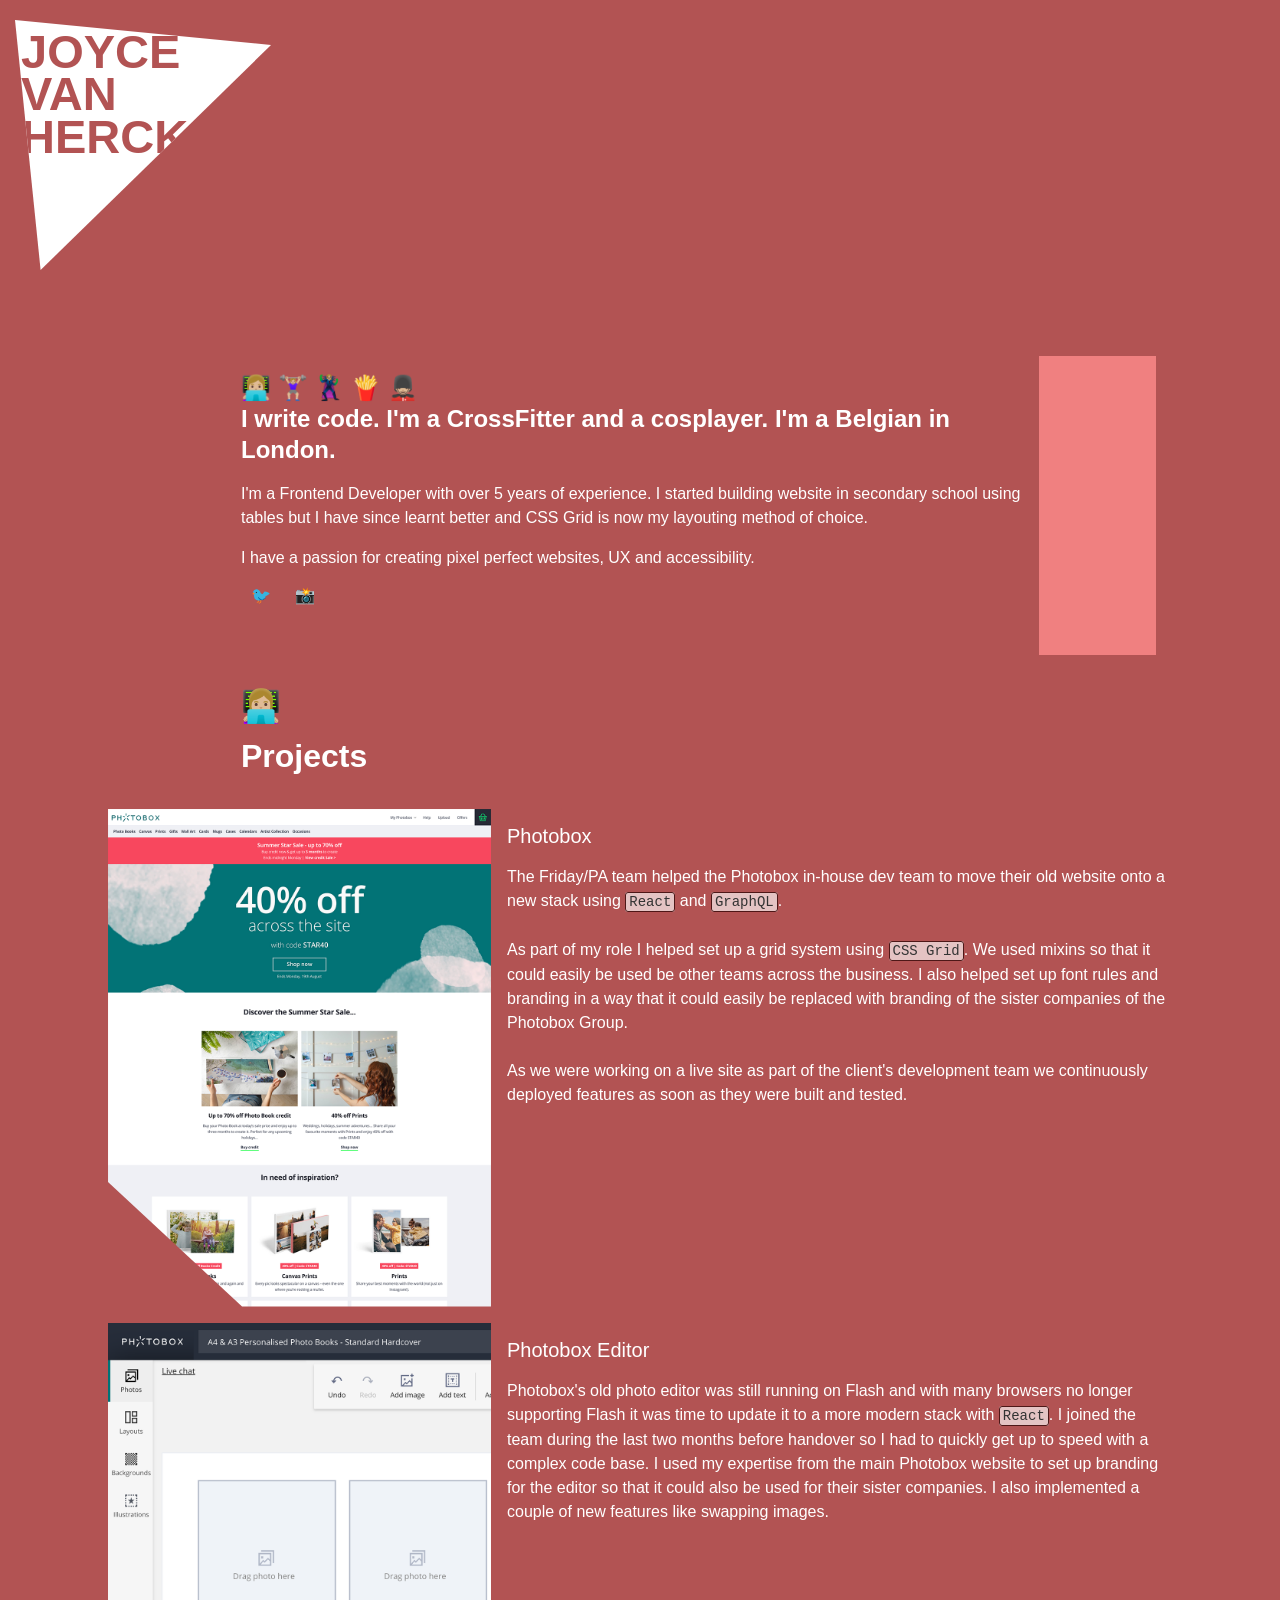
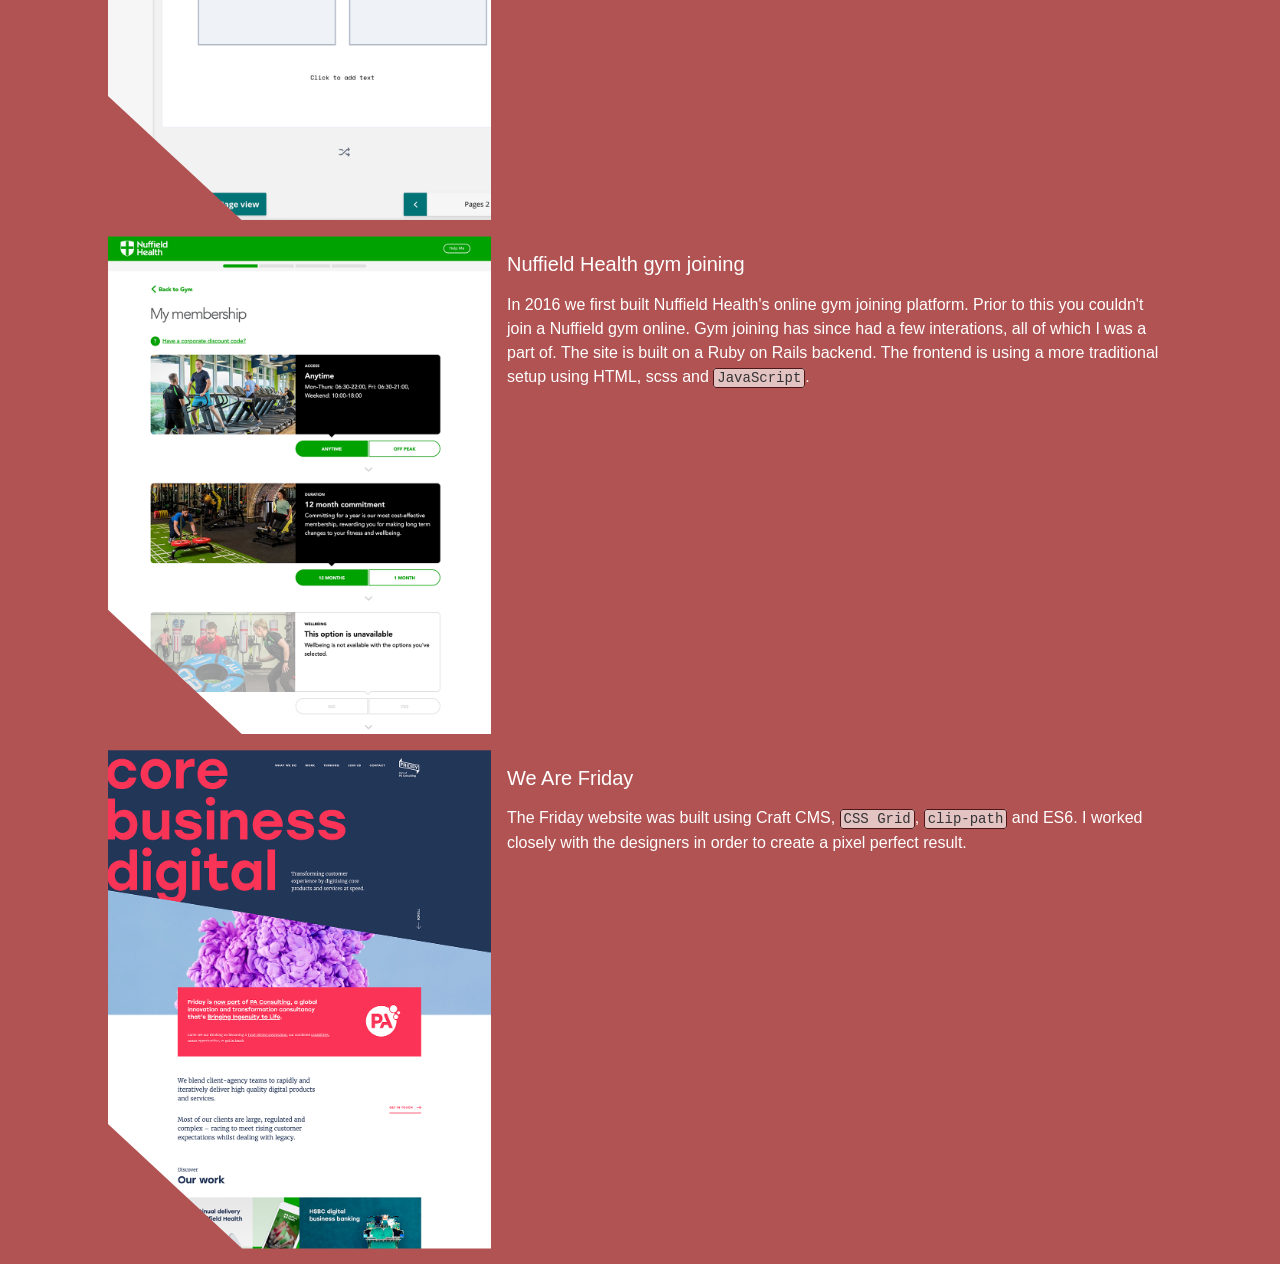
==== index.html @ d8b25e33 "second" ====
<!DOCTYPE html>
<html lang="en">
  <head>
    <meta charset="UTF-8" />
    <meta name="viewport" content="width=device-width, initial-scale=1.0" />
    <title>Joyce Van Herck | Frontend Developer</title>
    <link rel="icon" href="favicon.ico" />
    <link rel="stylesheet" href="css/stylesheet.css" />
  </head>
  <body>
    <div class="logo-wrapper">
      <div class="logo-text">
        JOYCE<br />
        VAN<br />
        HERCK
      </div>
    </div>
    <main>
      <div class="container">
        <div class="intro">
          <h1>
            👩🏼‍💻 🏋🏼‍♀️ 🦹🏼‍♀️ 🍟 💂🏼‍♂️<br />
            I write code. I'm a CrossFitter and a cosplayer. I'm a Belgian in
            London.
          </h1>
          <p>
            I'm a Frontend Developer with over 5 years of experience. I started
            building website in secondary school using tables but I have since
            learnt better and CSS Grid is now my layouting method of choice.
          </p>
          <p>
            I have a passion for creating pixel perfect websites, UX and
            accessibility.
          </p>
          <a class="btn" href="#top">🐦</a>
          <a class="btn" href="#top">📸</a>
        </div>
        <div class="buffer"></div>
        <div class="projects-head">
          <h1>👩🏼‍💻</h1>
          <h1>Projects</h1>
        </div>
        <img class="pic" src="img/1.png" />
        <div class="project">
          <h2>Photobox</h2>
          <p>
            The Friday/PA team helped the Photobox in-house dev team to move
            their old website onto a new stack using <span>React</span> and
            <span>GraphQL</span>.<br /><br />

            As part of my role I helped set up a grid system using
            <span>CSS Grid</span>. We used mixins so that it could easily be
            used be other teams across the business. I also helped set up font
            rules and branding in a way that it could easily be replaced with
            branding of the sister companies of the Photobox Group.<br /><br />

            As we were working on a live site as part of the client's
            development team we continuously deployed features as soon as they
            were built and tested.
          </p>
        </div>
        <img class="pic" src="img/2.png" />
        <div class="project">
          <h2>Photobox Editor</h2>
          <p>
            Photobox's old photo editor was still running on Flash and with many
            browsers no longer supporting Flash it was time to update it to a
            more modern stack with <span>React</span>. I joined the team during
            the last two months before handover so I had to quickly get up to
            speed with a complex code base. I used my expertise from the main
            Photobox website to set up branding for the editor so that it could
            also be used for their sister companies. I also implemented a couple
            of new features like swapping images.
          </p>
        </div>
        <img class="pic" src="img/3.png" />
        <div class="project">
          <h2>Nuffield Health gym joining</h2>
          <p>
            In 2016 we first built Nuffield Health's online gym joining
            platform. Prior to this you couldn't join a Nuffield gym online. Gym
            joining has since had a few interations, all of which I was a part
            of. The site is built on a Ruby on Rails backend. The frontend is
            using a more traditional setup using HTML, scss and
            <span>JavaScript</span>.
          </p>
        </div>
        <img class="pic" src="img/4.png" />
        <div class="project">
          <h2>We Are Friday</h2>
          <p>
            The Friday website was built using Craft CMS, <span>CSS Grid</span>, <span>clip-path</span>
            and ES6. I worked closely with the designers in order to create a
            pixel perfect result.
          </p>
        </div>
      </div>
    </main>
  </body>
</html>
---- css/stylesheet.css ----
body {
  background: #b25353;
  margin: 20px 0 15px;
  font-family: Helvetica, Arial, sans-serif;
}

.btn {
  text-decoration: none;
  padding: 0 10px;
  display: inline-block;
}

.logo-wrapper {
  width: 250px;
  height: 250px;
  clip-path: polygon(0 0, 10% 100%, 100% 10%);
  background: #fff;
  padding-left: 6px;
  margin: 0 auto 86px 15px;
}

.logo-wrapper:hover {
  clip-path: polygon(0 0, 100% 0, 20% 100%, 0 0);
}

.logo-wrapper .logo-text {
  -webkit-font-smoothing: antialiased;
  padding-top: 11px;
  font-size: 47px;
  font-weight: 600;
  color: #b25353;
  line-height: 0.9;
}

main {
  color: #fff;
  display: grid;
  grid-template-columns: repeat(12, 1fr);
  grid-gap: 16px;
}

main span {
  font-size: 14px;
  font-family: source-code-pro, Menlo, Monaco, Consolas, Courier New, monospace;
  padding: 1px 3px;
  color: #333;
  background: #e4c3c3;
  border: 1px solid #4e1717;
  border-radius: 3px;
}

main .container {
  grid-column: 2 / 12;
  display: grid;
  grid-template-columns: repeat(8, 1fr);
  grid-gap: 16px;
}

main .container .project {
  grid-column: 4 / end;
}

main .container .project h2 {
  font-size: 20px;
  font-weight: normal;
}

main .container .project p {
  line-height: 1.5em;
}

main .container p {
  font-weight: lighter;
}

main .container .pic {
  grid-column: 1 / span 3;
  width: 100%;
  clip-path: polygon(100% 0, 100% 100%, 35% 100%, 0 75%, 0 0);
}

main .container .intro {
  grid-column: 2 / 8;
  margin-bottom: 50px;
}

main .container .intro h1 {
  font-size: 24px;
  line-height: 1.3em;
}

main .container .intro p {
  line-height: 1.5em;
}

main .container .buffer {
  background: lightcoral;
}

main .container .projects-head {
  grid-column: 2 / 8;
}

main .container .projects-head h1 {
  line-height: 0.9;
}
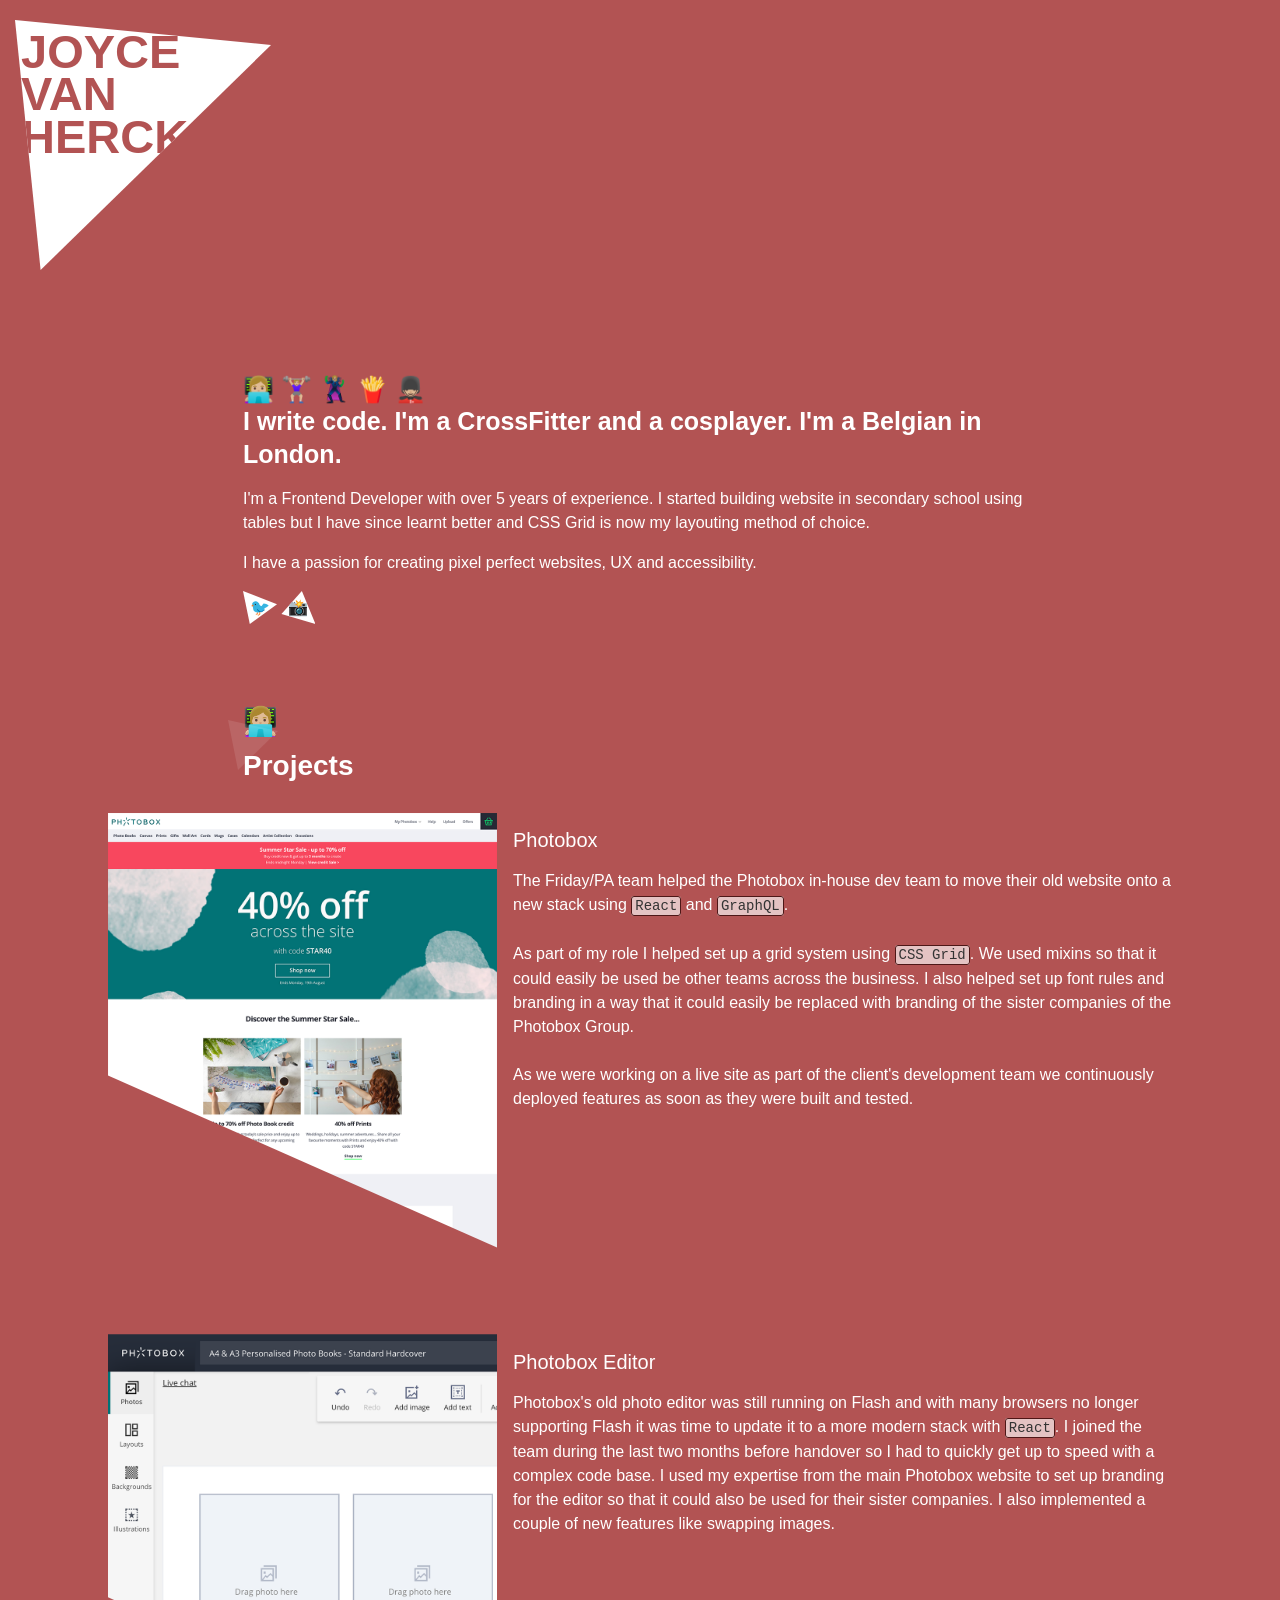
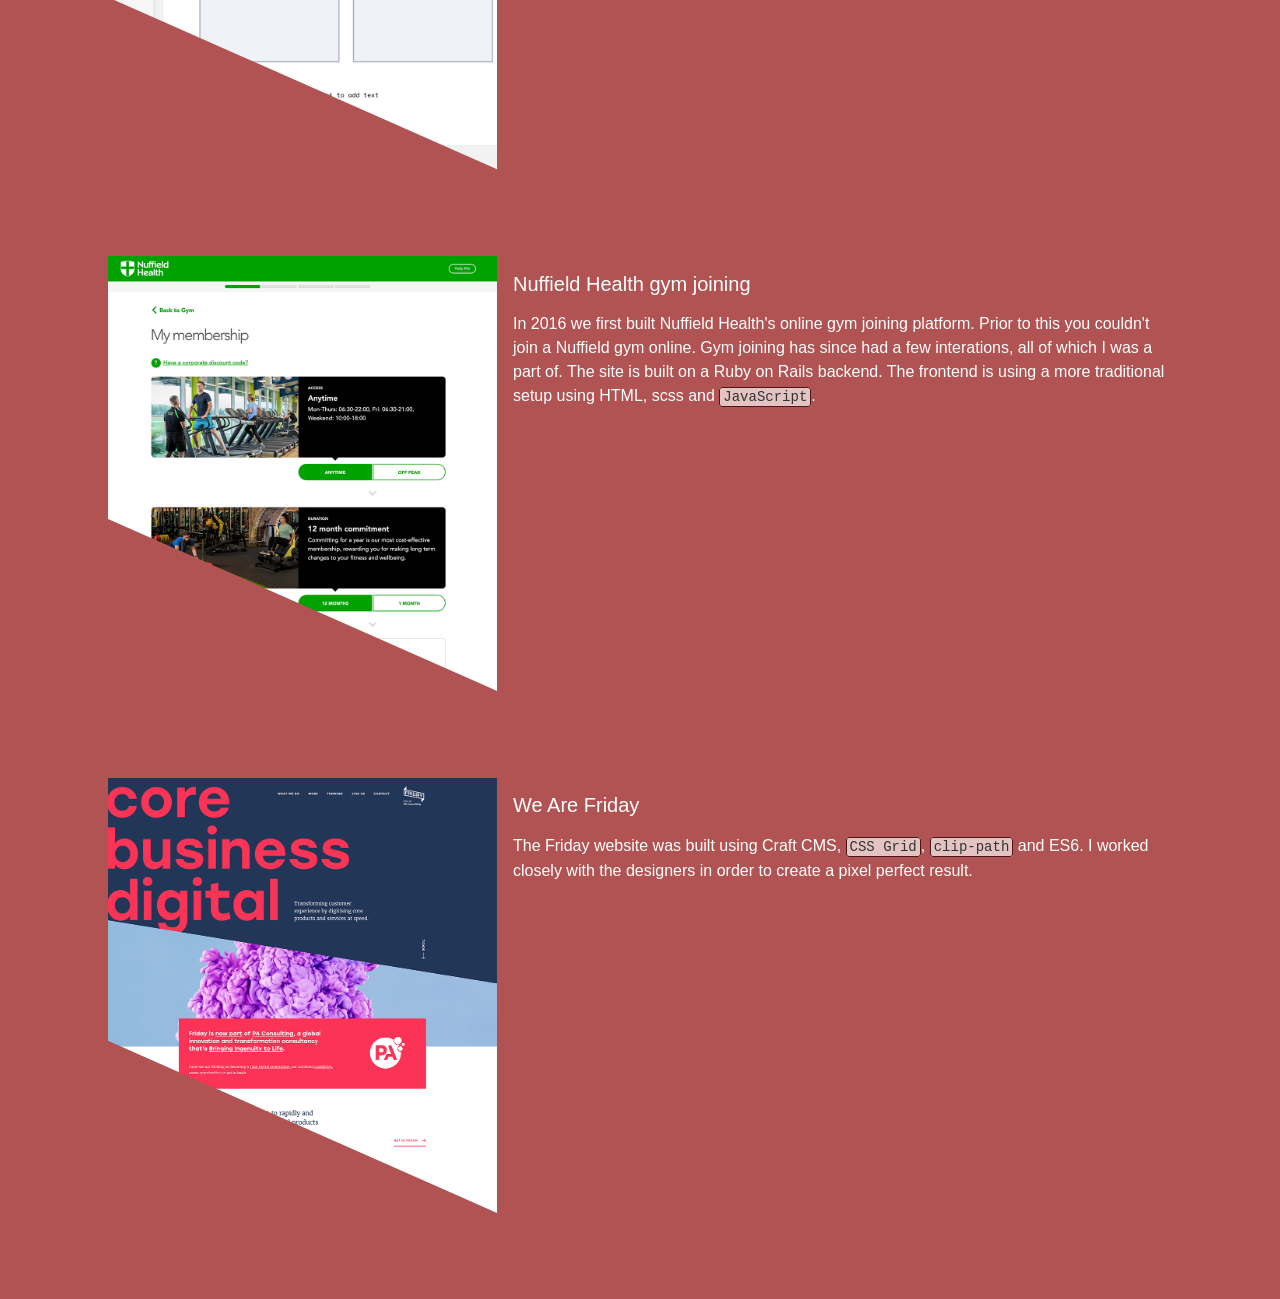
==== commit 7455bb8b: "modify" ====
--- a/index.html
+++ b/index.html
@@ -3,10 +3,11 @@
   <head>
     <meta charset="UTF-8" />
     <meta name="viewport" content="width=device-width, initial-scale=1.0" />
-    <title>Joyce Van Herck | Frontend Developer</title>
+    <title>Clone</title>
     <link rel="icon" href="favicon.ico" />
     <link rel="stylesheet" href="css/stylesheet.css" />
   </head>
+
   <body>
     <div class="logo-wrapper">
       <div class="logo-text">
@@ -32,13 +33,14 @@
             I have a passion for creating pixel perfect websites, UX and
             accessibility.
           </p>
-          <a class="btn" href="#top">🐦</a>
-          <a class="btn" href="#top">📸</a>
+          <a class="btn twitter" href="#top">🐦</a>
+          <a class="btn instagram" href="#top">📸</a>
         </div>
         <div class="buffer"></div>
         <div class="projects-head">
           <h1>👩🏼‍💻</h1>
           <h1>Projects</h1>
+          <div class="light-triangle"></div>
         </div>
         <img class="pic" src="img/1.png" />
         <div class="project">
@@ -89,7 +91,8 @@
         <div class="project">
           <h2>We Are Friday</h2>
           <p>
-            The Friday website was built using Craft CMS, <span>CSS Grid</span>, <span>clip-path</span>
+            The Friday website was built using Craft CMS, <span>CSS Grid</span>,
+            <span>clip-path</span>
             and ES6. I worked closely with the designers in order to create a
             pixel perfect result.
           </p>
--- a/css/stylesheet.css
+++ b/css/stylesheet.css
@@ -6,8 +6,10 @@
 
 .btn {
   text-decoration: none;
-  padding: 0 10px;
+  padding: 0 15px;
   display: inline-block;
+  background: #fff;
+  padding: 7px;
 }
 
 .logo-wrapper {
@@ -17,6 +19,7 @@
   background: #fff;
   padding-left: 6px;
   margin: 0 auto 86px 15px;
+  display: inline-block;
 }
 
 .logo-wrapper:hover {
@@ -56,8 +59,36 @@
   grid-gap: 16px;
 }
 
+main .container .projects-head {
+  position: relative;
+}
+
+main .container .projects-head .light-triangle {
+  width: 50px;
+  height: 50px;
+  background: #fff;
+  opacity: 0.1;
+  clip-path: polygon(0 0, 20% 100%, 100% 22%);
+  position: absolute;
+  top: 30px;
+  left: -15px;
+}
+
+main .container .projects-head h1 {
+  font-size: 28px;
+}
+
 main .container .project {
-  grid-column: 4 / end;
+  grid-column: 4 / 9;
+}
+
+@media (max-width: 600px) {
+  main .container .project {
+    grid-column: 1 / 8;
+    position: relative;
+    top: -90px;
+    height: calc(100% - 100px);
+  }
 }
 
 main .container .project h2 {
@@ -76,7 +107,13 @@
 main .container .pic {
   grid-column: 1 / span 3;
   width: 100%;
-  clip-path: polygon(100% 0, 100% 100%, 35% 100%, 0 75%, 0 0);
+  clip-path: polygon(0 0, 100% 0, 100% 86%, 0 52%);
+}
+
+@media (max-width: 600px) {
+  main .container .pic {
+    grid-column: 3 / 9;
+  }
 }
 
 main .container .intro {
@@ -85,7 +122,7 @@
 }
 
 main .container .intro h1 {
-  font-size: 24px;
+  font-size: 25px;
   line-height: 1.3em;
 }
 
@@ -93,8 +130,12 @@
   line-height: 1.5em;
 }
 
-main .container .buffer {
-  background: lightcoral;
+main .container .intro .twitter {
+  clip-path: polygon(0 0, 20% 100%, 100% 40%);
+}
+
+main .container .intro .instagram {
+  clip-path: polygon(60% 0%, 0 70%, 100% 100%);
 }
 
 main .container .projects-head {
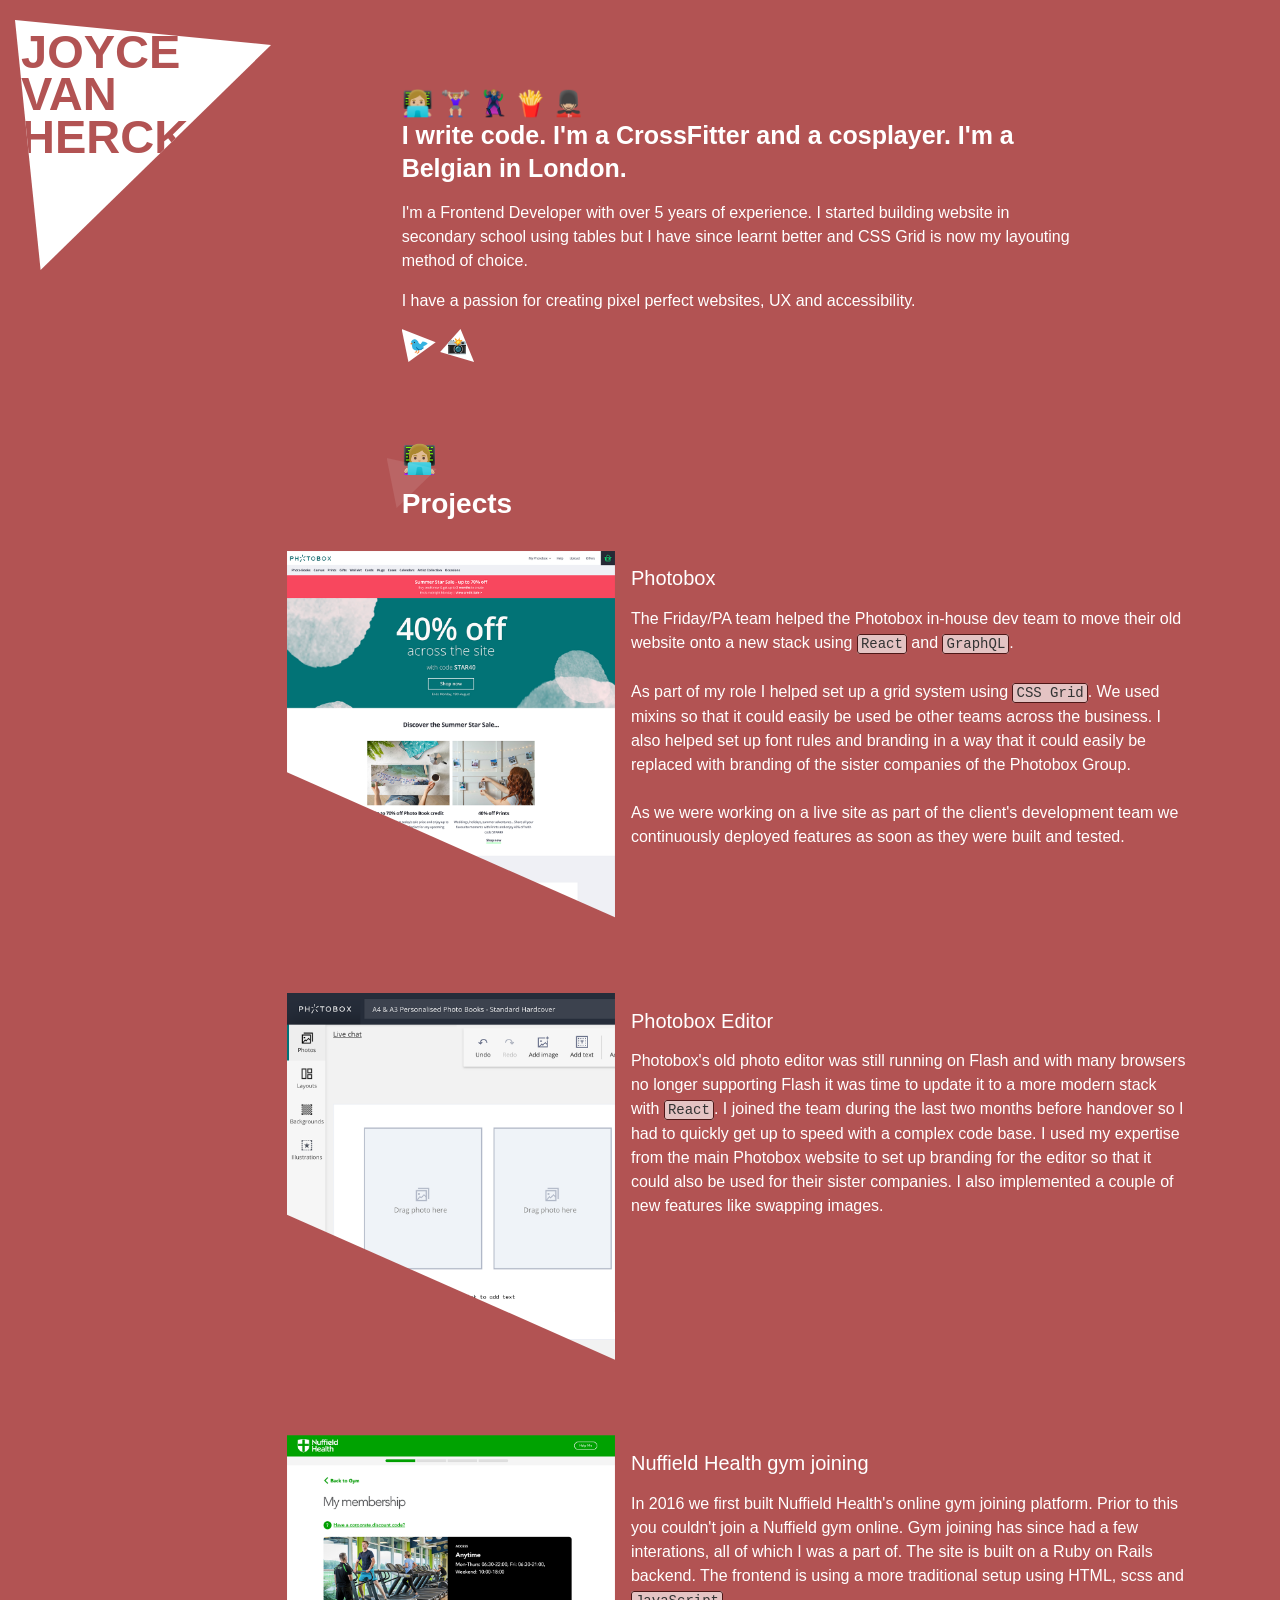
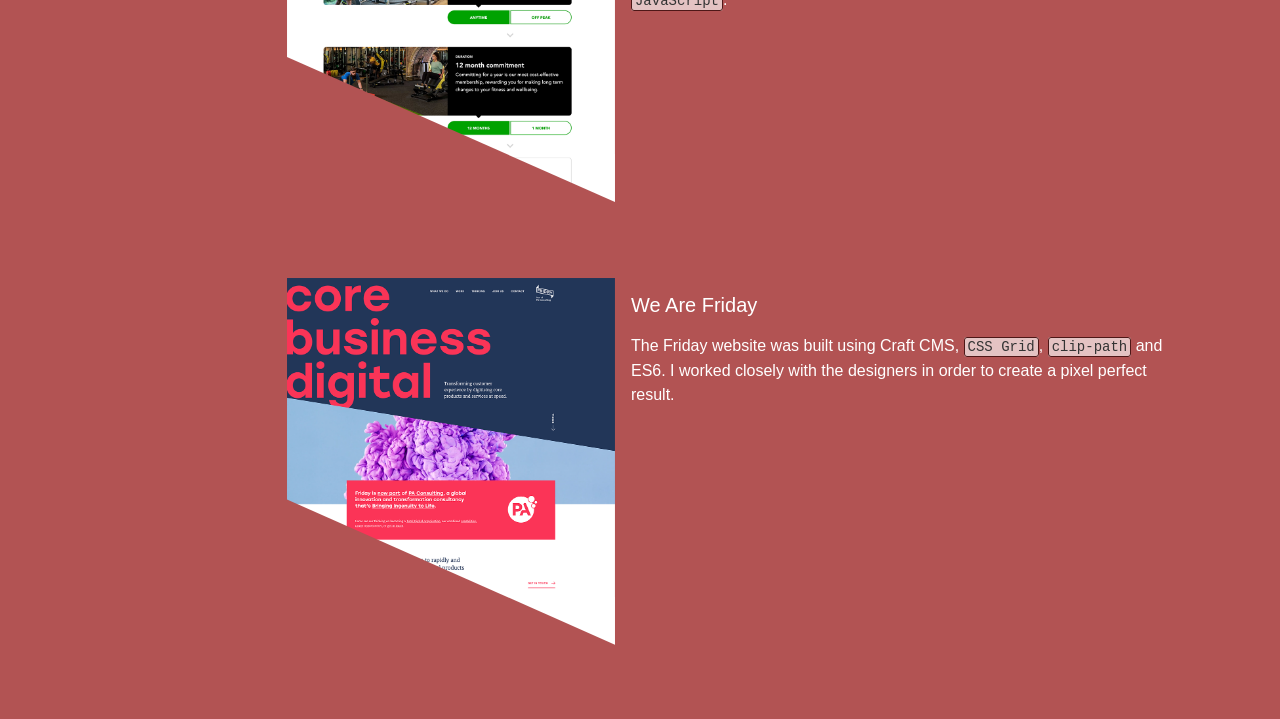
==== commit 318a3b66: "midified" ====
--- a/index.html
+++ b/index.html
@@ -9,14 +9,16 @@
   </head>
 
   <body>
-    <div class="logo-wrapper">
-      <div class="logo-text">
-        JOYCE<br />
-        VAN<br />
-        HERCK
+    <main>
+      <div class="sidebar">
+        <div class="logo-wrapper">
+          <div class="logo-text">
+            JOYCE<br />
+            VAN<br />
+            HERCK
+          </div>
+        </div>
       </div>
-    </div>
-    <main>
       <div class="container">
         <div class="intro">
           <h1>
--- a/css/stylesheet.css
+++ b/css/stylesheet.css
@@ -12,7 +12,13 @@
   padding: 7px;
 }
 
-.logo-wrapper {
+@media (max-width: 1000px) {
+  .sidebar {
+    grid-column: 1 / 12;
+  }
+}
+
+.sidebar .logo-wrapper {
   width: 250px;
   height: 250px;
   clip-path: polygon(0 0, 10% 100%, 100% 10%);
@@ -22,11 +28,11 @@
   display: inline-block;
 }
 
-.logo-wrapper:hover {
+.sidebar .logo-wrapper:hover {
   clip-path: polygon(0 0, 100% 0, 20% 100%, 0 0);
 }
 
-.logo-wrapper .logo-text {
+.sidebar .logo-wrapper .logo-text {
   -webkit-font-smoothing: antialiased;
   padding-top: 11px;
   font-size: 47px;
@@ -121,6 +127,12 @@
   margin-bottom: 50px;
 }
 
+@media (min-width: 1000px) {
+  main .container .intro {
+    margin-top: 50px;
+  }
+}
+
 main .container .intro h1 {
   font-size: 25px;
   line-height: 1.3em;
